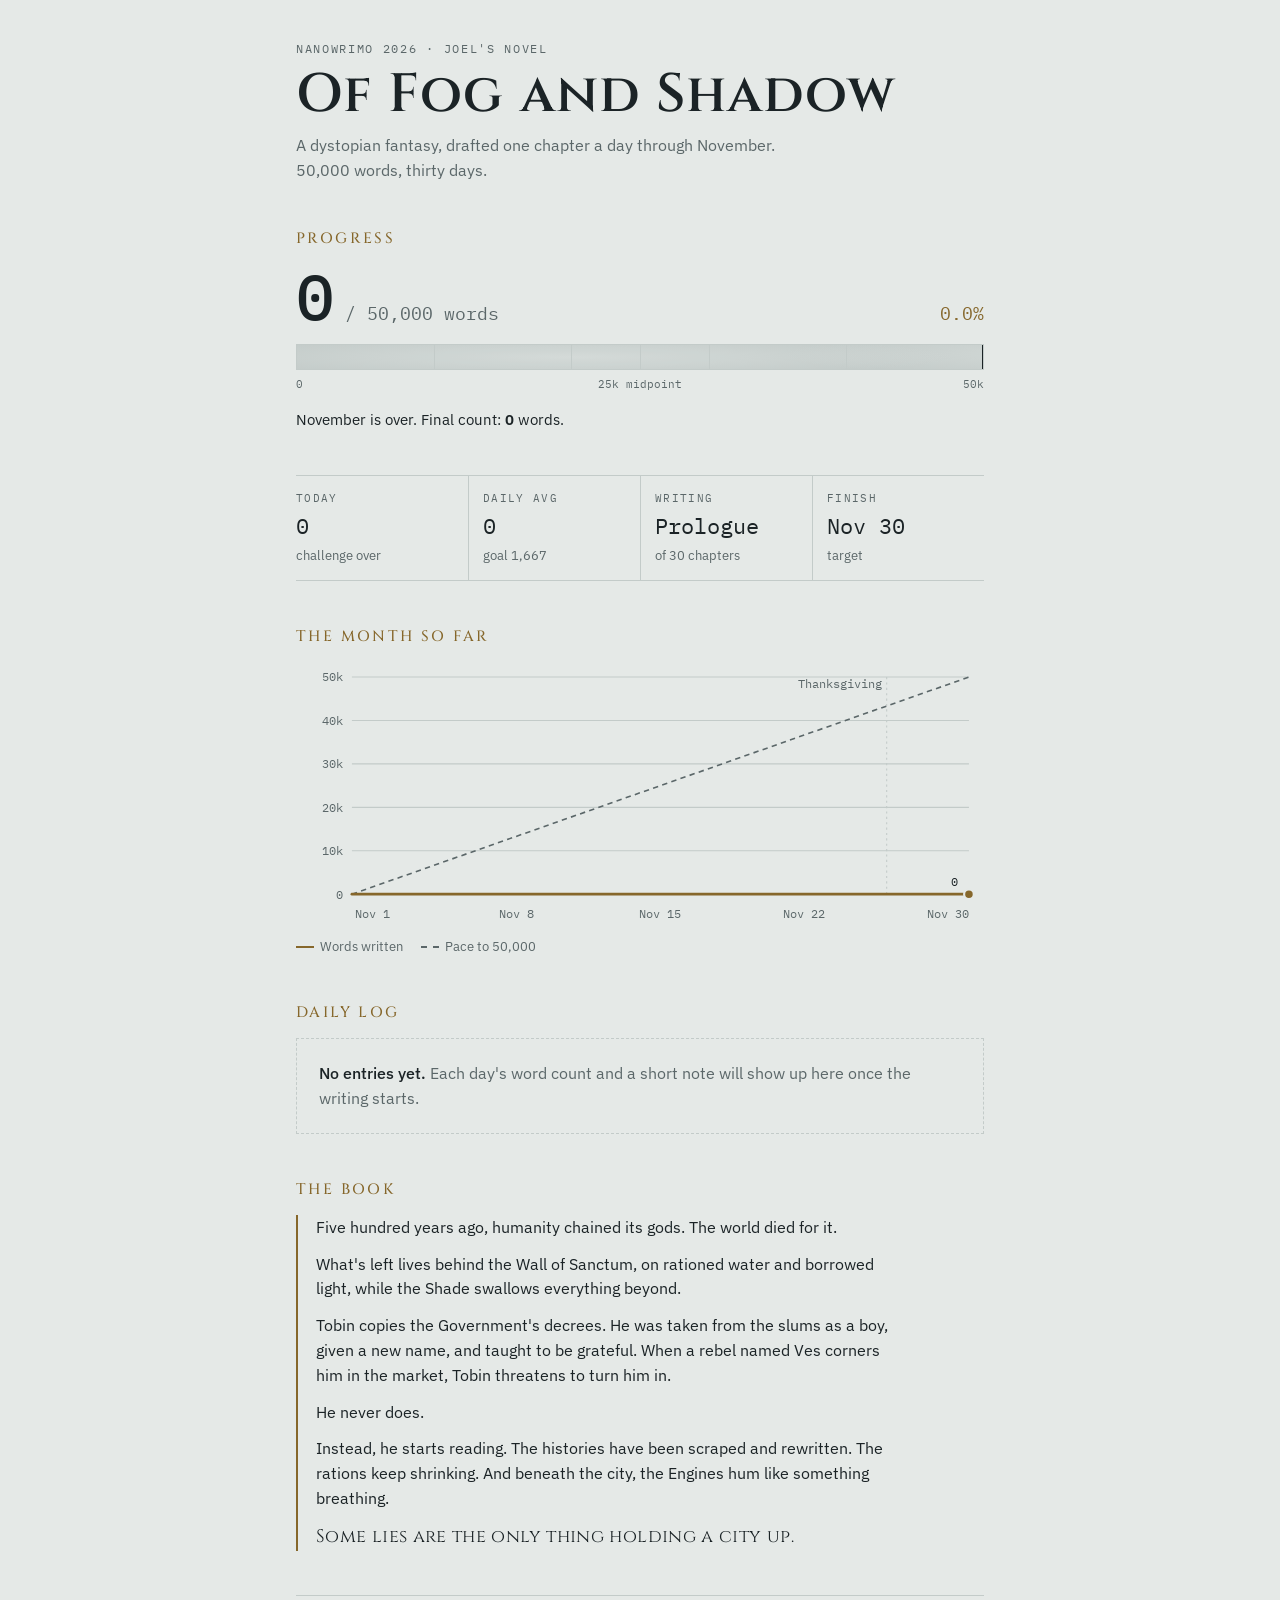
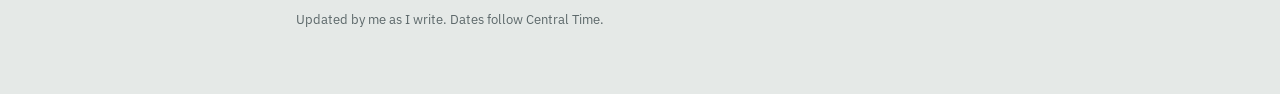
==== nanowrimo/index.html @ c24d403d "Major Update" ====
<!doctype html>
<html lang="en">
<head>
<meta charset="utf-8">
<meta name="viewport" content="width=device-width, initial-scale=1, viewport-fit=cover">
<title>Of Fog and Shadow</title>
<meta name="description" content="Joel's NaNoWriMo 2026 progress on Of Fog and Shadow, a dystopian fantasy novel.">
<link rel="preconnect" href="https://fonts.googleapis.com">
<link rel="preconnect" href="https://fonts.gstatic.com" crossorigin>
<link rel="stylesheet" href="https://fonts.googleapis.com/css2?family=Cinzel:wght@500;600&family=IBM+Plex+Sans:wght@400;500;600&family=IBM+Plex+Mono:wght@400;500&display=swap">
<style>
/* One narrow column, read top to bottom like a ledger kept inside the Wall.
   The progress bar is the city's edge: words written are clear ground, the rest is still Fog. */
:root {
  --bg: #E5E9E7;
  --surface: #F1F3F1;
  --ink: #1B2326;
  --muted: #5B6769;
  --line: #C3CBC9;
  --brass: #86672B;
  --brass-fill: #B8924A;
  --fog-a: #C4CCCA;
  --fog-b: #D6DCDA;
  --good: #3F7350;
  --warn: #9A5B2A;
  --display: "Cinzel", "Trajan Pro", Georgia, serif;
  --body: "IBM Plex Sans", system-ui, -apple-system, "Segoe UI", sans-serif;
  --mono: "IBM Plex Mono", ui-monospace, "SFMono-Regular", Menlo, monospace;
  color-scheme: light;
}
@media (prefers-color-scheme: dark) {
  :root {
    --bg: #101618; --surface: #172022; --ink: #DCE3E1; --muted: #8C999A; --line: #2A3639;
    --brass: #D3AF68; --brass-fill: #A9863F; --fog-a: #2B3639; --fog-b: #3A474A;
    --good: #7FB892; --warn: #E0A36B; color-scheme: dark;
  }
}
* { box-sizing: border-box; }
html { -webkit-text-size-adjust: 100%; }
body { margin: 0; background: var(--bg); color: var(--ink); font-family: var(--body); font-size: 16px; line-height: 1.55; }
.wrap {
  max-width: 720px; margin: 0 auto;
  padding-left: max(16px, env(safe-area-inset-left, 0px));
  padding-right: max(16px, env(safe-area-inset-right, 0px));
  padding-block: 40px 64px;
  display: grid; gap: 44px;
}
.eyebrow { font-family: var(--mono); font-size: 12px; letter-spacing: .14em; text-transform: uppercase; color: var(--muted); margin: 0; }
h1 { font-family: var(--display); font-weight: 600; font-size: clamp(34px, 7vw, 54px); line-height: 1.05; letter-spacing: .02em; margin: 8px 0 10px; text-wrap: balance; }
h2 { font-family: var(--display); font-weight: 500; font-size: 15px; letter-spacing: .16em; text-transform: uppercase; margin: 0 0 14px; color: var(--brass); }
.lede { margin: 0; color: var(--muted); max-width: 52ch; }

.count { display: flex; align-items: baseline; flex-wrap: wrap; gap: 6px 12px; font-variant-numeric: tabular-nums; }
.count .big { font-family: var(--mono); font-weight: 500; font-size: clamp(40px, 9vw, 64px); line-height: 1; letter-spacing: -.02em; }
.count .of { font-family: var(--mono); color: var(--muted); font-size: 18px; }
.count .pct { margin-left: auto; font-family: var(--mono); color: var(--brass); font-size: 18px; }
.bar { position: relative; height: 26px; margin-top: 16px; border: 1px solid var(--line); background: var(--fog-a); overflow: hidden; }
.bar .fog { position: absolute; inset: 0; opacity: .9;
  background:
    radial-gradient(40% 120% at 20% 50%, var(--fog-b), transparent 70%),
    radial-gradient(35% 140% at 60% 40%, var(--fog-b), transparent 70%),
    radial-gradient(30% 120% at 90% 60%, var(--fog-b), transparent 70%);
  background-size: 200% 100%; animation: drift 18s linear infinite; }
@keyframes drift { from { background-position: 0 0; } to { background-position: -200% 0; } }
.bar .fill { position: absolute; inset: 0 auto 0 0; width: 0; background: var(--brass-fill); transition: width .8s ease; }
.bar .tick { position: absolute; top: 0; bottom: 0; width: 1px; background: var(--line); }
.bar .pace { position: absolute; top: -1px; bottom: -1px; width: 2px; background: var(--ink); }
@media (prefers-reduced-motion: reduce) { .bar .fog { animation: none; } .bar .fill { transition: none; } }
.scale { position: relative; height: 18px; margin-top: 6px; font-family: var(--mono); font-size: 11px; color: var(--muted); }
.scale span { position: absolute; transform: translateX(-50%); white-space: nowrap; }
.scale span:first-child { transform: none; }
.scale span:last-child { transform: translateX(-100%); }
.status { margin: 14px 0 0; font-size: 15px; }
.status b { font-weight: 600; }
.ahead { color: var(--good); }
.behind { color: var(--warn); }

.stats { display: grid; grid-template-columns: repeat(4, minmax(0, 1fr)); border-top: 1px solid var(--line); border-bottom: 1px solid var(--line); }
.stat { padding: 14px 12px 14px 0; display: grid; gap: 2px; }
.stat + .stat { padding-left: 14px; border-left: 1px solid var(--line); }
.stat .k { font-family: var(--mono); font-size: 11px; letter-spacing: .12em; text-transform: uppercase; color: var(--muted); }
.stat .v { font-family: var(--mono); font-size: 22px; font-variant-numeric: tabular-nums; }
.stat .s { font-size: 13px; color: var(--muted); }
@media (max-width: 560px) {
  .stats { grid-template-columns: repeat(2, minmax(0, 1fr)); }
  .stat:nth-child(3) { padding-left: 0; border-left: 0; }
  .stat:nth-child(n+3) { border-top: 1px solid var(--line); }
}

.chart { width: 100%; height: auto; display: block; }
.chart text { font-family: var(--mono); font-size: 11px; fill: var(--muted); }
.legend { display: flex; flex-wrap: wrap; gap: 6px 18px; font-size: 13px; color: var(--muted); margin-top: 6px; }
.legend i { display: inline-block; width: 18px; height: 0; border-top: 2px solid var(--brass); vertical-align: middle; margin-right: 6px; }
.legend i.dash { border-top: 2px dashed var(--muted); }

.log { width: 100%; border-collapse: collapse; font-size: 15px; }
.log th { text-align: left; font-family: var(--mono); font-weight: 400; font-size: 11px; letter-spacing: .12em; text-transform: uppercase; color: var(--muted); padding: 0 10px 8px 0; border-bottom: 1px solid var(--line); }
.log td { padding: 10px 10px 10px 0; border-bottom: 1px solid var(--line); vertical-align: top; }
.log td.n, .log th.n { text-align: right; font-family: var(--mono); font-variant-numeric: tabular-nums; white-space: nowrap; }
.log td.d { white-space: nowrap; font-family: var(--mono); font-size: 14px; }
.log td.note { color: var(--muted); }
.tablewrap { overflow-x: auto; }
.empty { padding: 22px; border: 1px dashed var(--line); color: var(--muted); }
.empty strong { color: var(--ink); font-weight: 500; }

.blurb { border-left: 2px solid var(--brass); padding-left: 18px; display: grid; gap: 12px; max-width: 60ch; }
.blurb p { margin: 0; }
.blurb .last { font-family: var(--display); font-size: 18px; letter-spacing: .02em; }

footer { font-size: 13px; color: var(--muted); border-top: 1px solid var(--line); padding-top: 14px; }
</style>
</head>
<body>
<div class="wrap">
  <header>
    <p class="eyebrow">NaNoWriMo 2026 &middot; Joel's novel</p>
    <h1>Of Fog and Shadow</h1>
    <p class="lede">A dystopian fantasy, drafted one chapter a day through November. 50,000 words, thirty days.</p>
  </header>

  <section aria-labelledby="progress-h">
    <h2 id="progress-h">Progress</h2>
    <div class="count">
      <span class="big" id="total">0</span>
      <span class="of">/ 50,000 words</span>
      <span class="pct" id="pct">0%</span>
    </div>
    <div class="bar" role="img" id="bar" aria-label="Progress toward 50,000 words">
      <div class="fog"></div>
      <div class="tick" style="left:20%"></div>
      <div class="tick" style="left:40%"></div>
      <div class="tick" style="left:50%"></div>
      <div class="tick" style="left:60%"></div>
      <div class="tick" style="left:80%"></div>
      <div class="fill" id="fill"></div>
      <div class="pace" id="pace" hidden></div>
    </div>
    <div class="scale" aria-hidden="true">
      <span style="left:0">0</span>
      <span style="left:50%">25k midpoint</span>
      <span style="left:100%">50k</span>
    </div>
    <p class="status" id="status">Loading progress…</p>
  </section>

  <section class="stats" aria-label="Stats">
    <div class="stat"><span class="k">Today</span><span class="v" id="s-today">0</span><span class="s" id="s-today-s">words logged</span></div>
    <div class="stat"><span class="k">Daily avg</span><span class="v" id="s-avg">0</span><span class="s">goal 1,667</span></div>
    <div class="stat"><span class="k">Writing</span><span class="v" id="s-ch">Prologue</span><span class="s">of 30 chapters</span></div>
    <div class="stat"><span class="k">Finish</span><span class="v" id="s-fin">Nov 30</span><span class="s" id="s-fin-s">target</span></div>
  </section>

  <section aria-labelledby="chart-h">
    <h2 id="chart-h">The month so far</h2>
    <svg class="chart" id="chart" viewBox="0 0 640 250" role="img" aria-label="Cumulative words by day compared with the pace needed to reach 50,000"></svg>
    <div class="legend"><span><i></i>Words written</span><span><i class="dash"></i>Pace to 50,000</span></div>
  </section>

  <section aria-labelledby="log-h">
    <h2 id="log-h">Daily log</h2>
    <div id="log"></div>
  </section>

  <section aria-labelledby="blurb-h">
    <h2 id="blurb-h">The book</h2>
    <div class="blurb">
      <p>Five hundred years ago, humanity chained its gods. The world died for it.</p>
      <p>What's left lives behind the Wall of Sanctum, on rationed water and borrowed light, while the Shade swallows everything beyond.</p>
      <p>Tobin copies the Government's decrees. He was taken from the slums as a boy, given a new name, and taught to be grateful. When a rebel named Ves corners him in the market, Tobin threatens to turn him in.</p>
      <p>He never does.</p>
      <p>Instead, he starts reading. The histories have been scraped and rewritten. The rations keep shrinking. And beneath the city, the Engines hum like something breathing.</p>
      <p class="last">Some lies are the only thing holding a city up.</p>
    </div>
  </section>

  <footer>Updated by me as I write. Dates follow Central Time.</footer>
</div>

<script>
(function () {
  "use strict";
  var GOAL = 50000, DAYS = 30, DAILY = Math.ceil(GOAL / DAYS);
  var WEEK = ["Sun","Mon","Tue","Wed","Thu","Fri","Sat"];
  var entries = {}; // day number -> { words, note }

  function $(id) { return document.getElementById(id); }
  function fmt(n) { return Math.round(n).toLocaleString("en-US"); }
  function weekday(day) { return WEEK[new Date(Date.UTC(2026, 10, day)).getUTCDay()]; }

  // Today's position in November 2026, in Central Time. 0 = before Nov 1, 31 = after Nov 30.
  function today() {
    var p = {};
    new Intl.DateTimeFormat("en-US", { timeZone: "America/Chicago", year: "numeric", month: "numeric", day: "numeric" })
      .formatToParts(new Date()).forEach(function (x) { p[x.type] = +x.value; });
    var t = Date.UTC(p.year, p.month - 1, p.day), start = Date.UTC(2026, 10, 1);
    var idx = Math.floor((t - start) / 864e5) + 1;
    return { idx: idx < 1 ? 0 : idx > 30 ? 31 : idx, untilStart: Math.ceil((start - t) / 864e5) };
  }

  function words(day) { var e = entries[day]; return e ? e.words : 0; }

  // Read progress.json, ignoring anything malformed rather than breaking the page.
  function load(data) {
    entries = {};
    var list = data && Array.isArray(data.entries) ? data.entries : [];
    list.forEach(function (e) {
      if (!e) return;
      var d = Math.round(+e.day), w = Math.round(+e.words);
      if (!(d >= 1 && d <= DAYS) || !isFinite(w) || w < 0) return;
      entries[d] = { words: w, note: typeof e.note === "string" ? e.note.slice(0, 200) : "" };
    });
  }

  function compute() {
    var t = today(), total = 0, cum = [0], last = 0;
    for (var d = 1; d <= DAYS; d++) {
      total += words(d); cum.push(total);
      if (entries[d]) last = d;
    }
    var elapsed = Math.min(Math.max(t.idx, 0), DAYS);
    return { t: t, total: total, cum: cum, last: last, elapsed: elapsed, pace: Math.round(GOAL * elapsed / DAYS) };
  }

  function render() {
    var c = compute(), t = c.t, total = c.total;
    var pct = Math.min(100, total / GOAL * 100);
    $("total").textContent = fmt(total);
    $("pct").textContent = (pct >= 100 ? 100 : pct.toFixed(pct < 10 ? 1 : 0)) + "%";
    $("fill").style.width = pct + "%";
    $("bar").setAttribute("aria-label", fmt(total) + " of 50,000 words written");
    var paceEl = $("pace");
    if (c.elapsed > 0) {
      paceEl.hidden = false;
      paceEl.style.left = "calc(" + (c.pace / GOAL * 100) + "% - 1px)";
      paceEl.title = "Pace for today: " + fmt(c.pace);
    } else paceEl.hidden = true;

    var st = $("status");
    if (total >= GOAL) {
      st.innerHTML = "<b class=\"ahead\">Done.</b> 50,000 words reached. The Fog has lifted.";
    } else if (t.idx === 0) {
      st.innerHTML = "Drafting starts <b>Sunday, November 1</b>. " +
        (t.untilStart === 1 ? "1 day to go." : t.untilStart + " days to go.");
    } else if (t.idx > DAYS) {
      st.innerHTML = "November is over. Final count: <b>" + fmt(total) + "</b> words.";
    } else {
      var diff = total - c.pace, left = GOAL - total, daysLeft = DAYS - t.idx + 1;
      var need = Math.ceil(left / daysLeft);
      var lead = diff >= 0
        ? "<b class=\"ahead\">" + fmt(diff) + " words ahead</b> of pace"
        : "<b class=\"behind\">" + fmt(-diff) + " words behind</b> pace";
      st.innerHTML = "Day " + t.idx + " of 30. " + lead + ". " + fmt(need) + " a day finishes on time.";
    }

    var todayWords = t.idx >= 1 && t.idx <= DAYS ? words(t.idx) : 0;
    $("s-today").textContent = fmt(todayWords);
    $("s-today-s").textContent = t.idx === 0 ? "starts Nov 1" : t.idx > DAYS ? "challenge over" : weekday(t.idx) + ", Nov " + t.idx;
    var avg = c.elapsed > 0 ? total / c.elapsed : 0;
    $("s-avg").textContent = fmt(avg);
    $("s-ch").textContent = total >= GOAL ? "Done" : total === 0 ? "Prologue" : "Ch. " + Math.min(30, Math.floor(total / DAILY) + 1);
    var fin = $("s-fin"), finS = $("s-fin-s");
    if (total >= GOAL) {
      var dayDone = 0;
      for (var i = 1; i <= DAYS; i++) if (c.cum[i] >= GOAL) { dayDone = i; break; }
      fin.textContent = "Nov " + dayDone; finS.textContent = "finished";
    } else if (avg > 0) {
      var proj = Math.ceil(GOAL / avg);
      fin.textContent = proj <= DAYS ? "Nov " + proj : "Dec " + (proj - DAYS);
      finS.textContent = "at current pace";
    } else { fin.textContent = "Nov 30"; finS.textContent = "target"; }

    drawChart(c);
    drawLog(c);
  }

  function el(name, attrs, text) {
    var n = document.createElementNS("http://www.w3.org/2000/svg", name);
    for (var k in attrs) n.setAttribute(k, attrs[k]);
    if (text != null) n.textContent = text;
    return n;
  }

  function drawChart(c) {
    var svg = $("chart"); while (svg.firstChild) svg.removeChild(svg.firstChild);
    var L = 52, R = 14, T = 14, B = 34, W = 640, H = 250, pw = W - L - R, ph = H - T - B;
    var ymax = Math.max(GOAL, Math.ceil(c.total / 10000) * 10000);
    function x(d) { return L + pw * d / DAYS; }
    function y(v) { return T + ph - ph * v / ymax; }
    for (var v = 0; v <= ymax; v += 10000) {
      svg.appendChild(el("line", { x1: L, x2: W - R, y1: y(v), y2: y(v), stroke: "var(--line)", "stroke-width": 1 }));
      svg.appendChild(el("text", { x: L - 8, y: y(v) + 4, "text-anchor": "end" }, v === 0 ? "0" : (v / 1000) + "k"));
    }
    [1, 8, 15, 22, 30].forEach(function (d) {
      svg.appendChild(el("text", { x: x(d), y: H - 12, "text-anchor": d === 30 ? "end" : "middle" }, "Nov " + d));
    });
    svg.appendChild(el("line", { x1: x(26), x2: x(26), y1: T, y2: T + ph, stroke: "var(--line)", "stroke-dasharray": "2 3" }));
    svg.appendChild(el("text", { x: x(26) - 4, y: T + 10, "text-anchor": "end" }, "Thanksgiving"));
    svg.appendChild(el("line", { x1: x(0), y1: y(0), x2: x(30), y2: y(GOAL), stroke: "var(--muted)", "stroke-width": 1.5, "stroke-dasharray": "5 4", fill: "none" }));
    var upto = Math.max(c.last, c.elapsed);
    if (c.t.idx >= 1 && upto > 0) {
      var pts = [], area = "M" + x(0) + " " + y(0);
      for (var d = 0; d <= upto; d++) { pts.push(x(d) + "," + y(c.cum[d])); area += " L" + x(d) + " " + y(c.cum[d]); }
      area += " L" + x(upto) + " " + y(0) + " Z";
      svg.appendChild(el("path", { d: area, fill: "var(--brass-fill)", "fill-opacity": 0.18, stroke: "none" }));
      svg.appendChild(el("polyline", { points: pts.join(" "), fill: "none", stroke: "var(--brass)", "stroke-width": 2.5, "stroke-linejoin": "round", "stroke-linecap": "round" }));
      svg.appendChild(el("circle", { cx: x(upto), cy: y(c.cum[upto]), r: 4.5, fill: "var(--brass)", stroke: "var(--bg)", "stroke-width": 2 }));
      var anchor = upto > 24 ? "end" : "start";
      svg.appendChild(el("text", { x: x(upto) + (anchor === "end" ? -10 : 10), y: y(c.cum[upto]) - 8, "text-anchor": anchor, style: "fill: var(--ink)" }, fmt(c.cum[upto])));
    } else {
      svg.appendChild(el("text", { x: L + pw / 2, y: T + ph / 2, "text-anchor": "middle" }, ""));
    }
  }

  function drawLog(c) {
    var box = $("log"); box.textContent = "";
    var days = [];
    for (var d = DAYS; d >= 1; d--) if (entries[d]) days.push(d);
    if (!days.length) {
      var e = document.createElement("div"); e.className = "empty";
      var s = document.createElement("strong"); s.textContent = "No entries yet. ";
      e.appendChild(s);
      e.appendChild(document.createTextNode("Each day's word count and a short note will show up here once the writing starts."));
      box.appendChild(e); return;
    }
    var wrap = document.createElement("div"); wrap.className = "tablewrap";
    var tbl = document.createElement("table"); tbl.className = "log";
    tbl.innerHTML = "<thead><tr><th>Day</th><th class=\"n\">Words</th><th class=\"n\">Total</th><th>Note</th></tr></thead>";
    var tb = document.createElement("tbody");
    days.forEach(function (d) {
      var tr = document.createElement("tr");
      var a = document.createElement("td"); a.className = "d"; a.textContent = weekday(d) + " Nov " + d;
      var b = document.createElement("td"); b.className = "n"; b.textContent = fmt(words(d));
      var t2 = document.createElement("td"); t2.className = "n"; t2.textContent = fmt(c.cum[d]);
      var n = document.createElement("td"); n.className = "note"; n.textContent = entries[d].note;
      tr.appendChild(a); tr.appendChild(b); tr.appendChild(t2); tr.appendChild(n); tb.appendChild(tr);
    });
    tbl.appendChild(tb); wrap.appendChild(tbl); box.appendChild(wrap);
  }

  render();
  fetch("progress.json?t=" + Date.now(), { cache: "no-store" })
    .then(function (r) { if (!r.ok) throw new Error(r.status); return r.json(); })
    .then(function (data) { load(data); render(); })
    .catch(function () {
      render();
      $("status").textContent = "Couldn't load the latest word count. Try refreshing in a minute.";
    });
})();
</script>
</body>
</html>
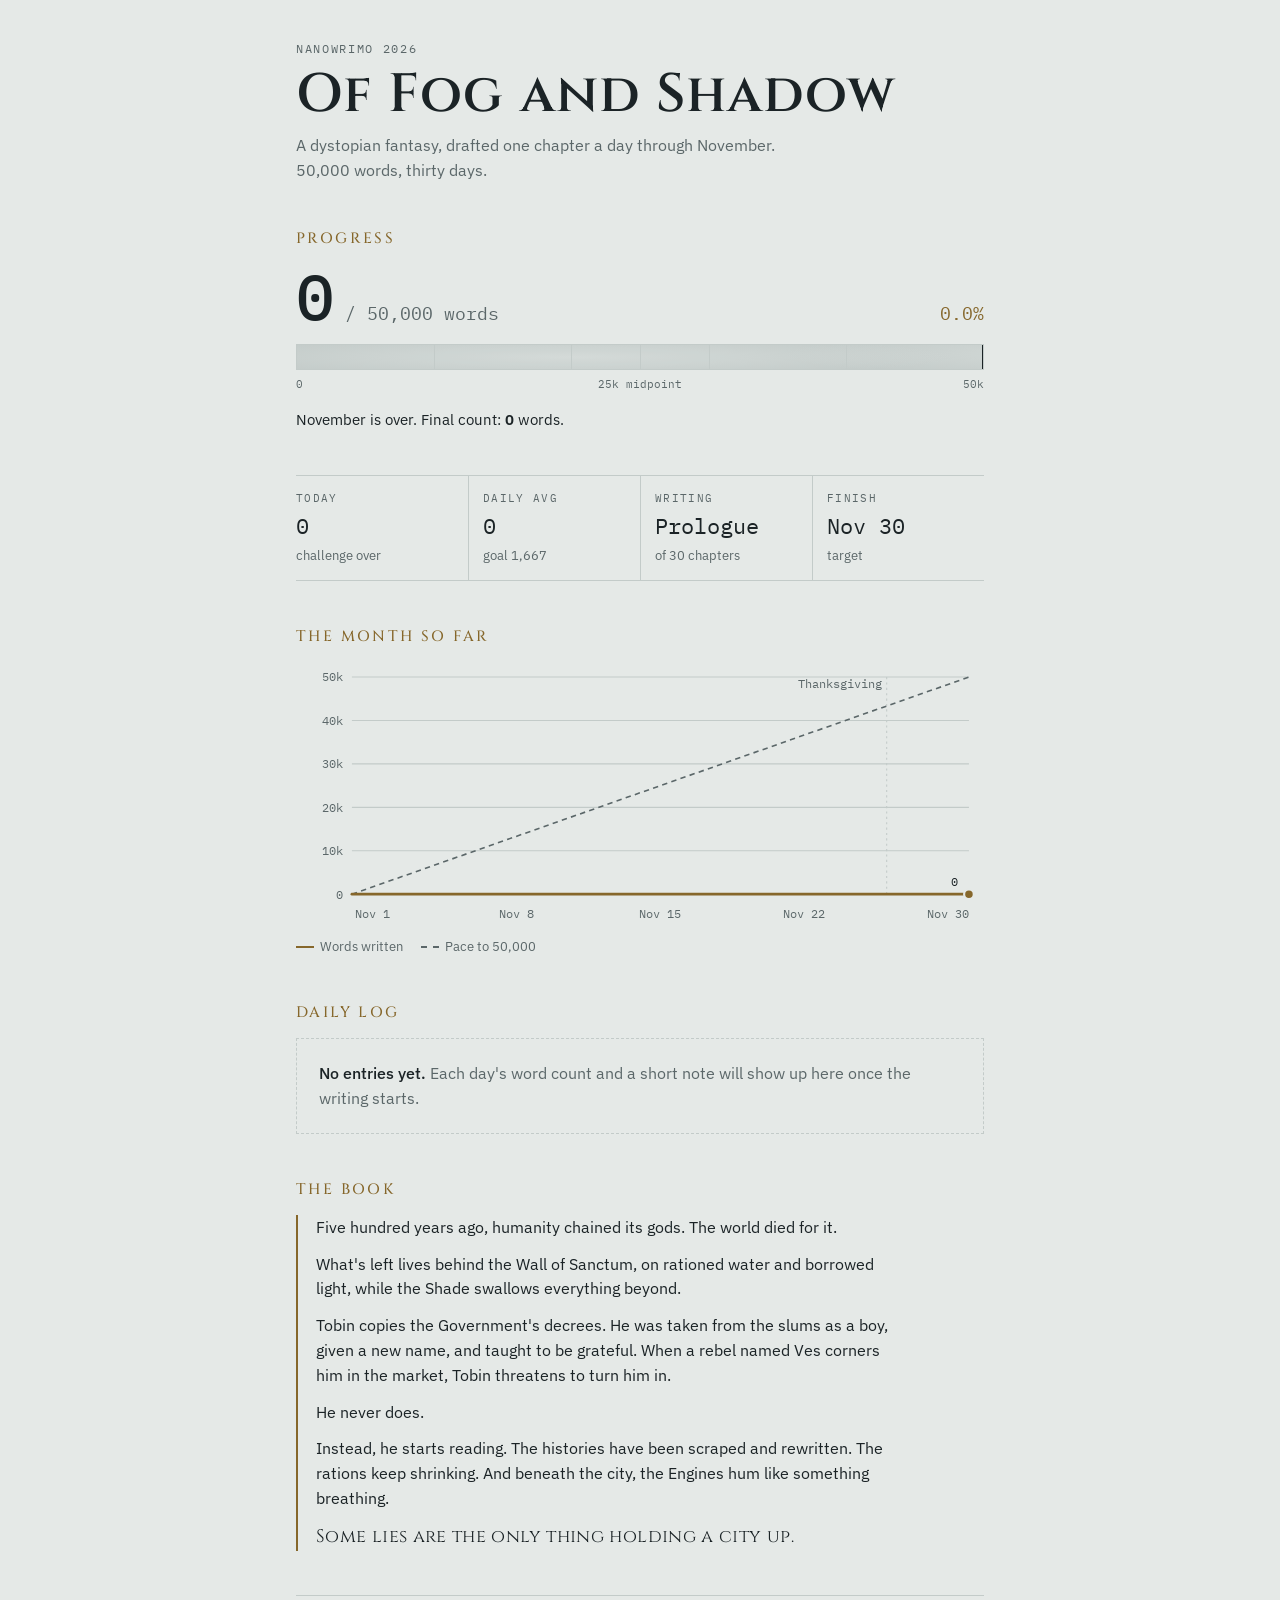
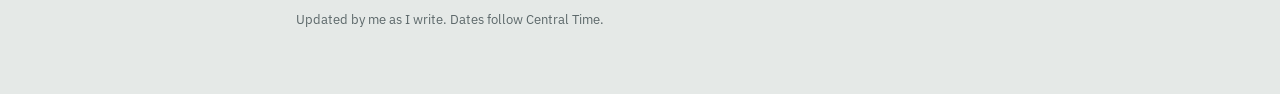
==== commit b703baa5: "new" ====
--- a/nanowrimo/index.html
+++ b/nanowrimo/index.html
@@ -113,7 +113,7 @@
 <body>
 <div class="wrap">
   <header>
-    <p class="eyebrow">NaNoWriMo 2026 &middot; Joel's novel</p>
+    <p class="eyebrow">NaNoWriMo 2026</p>
     <h1>Of Fog and Shadow</h1>
     <p class="lede">A dystopian fantasy, drafted one chapter a day through November. 50,000 words, thirty days.</p>
   </header>
